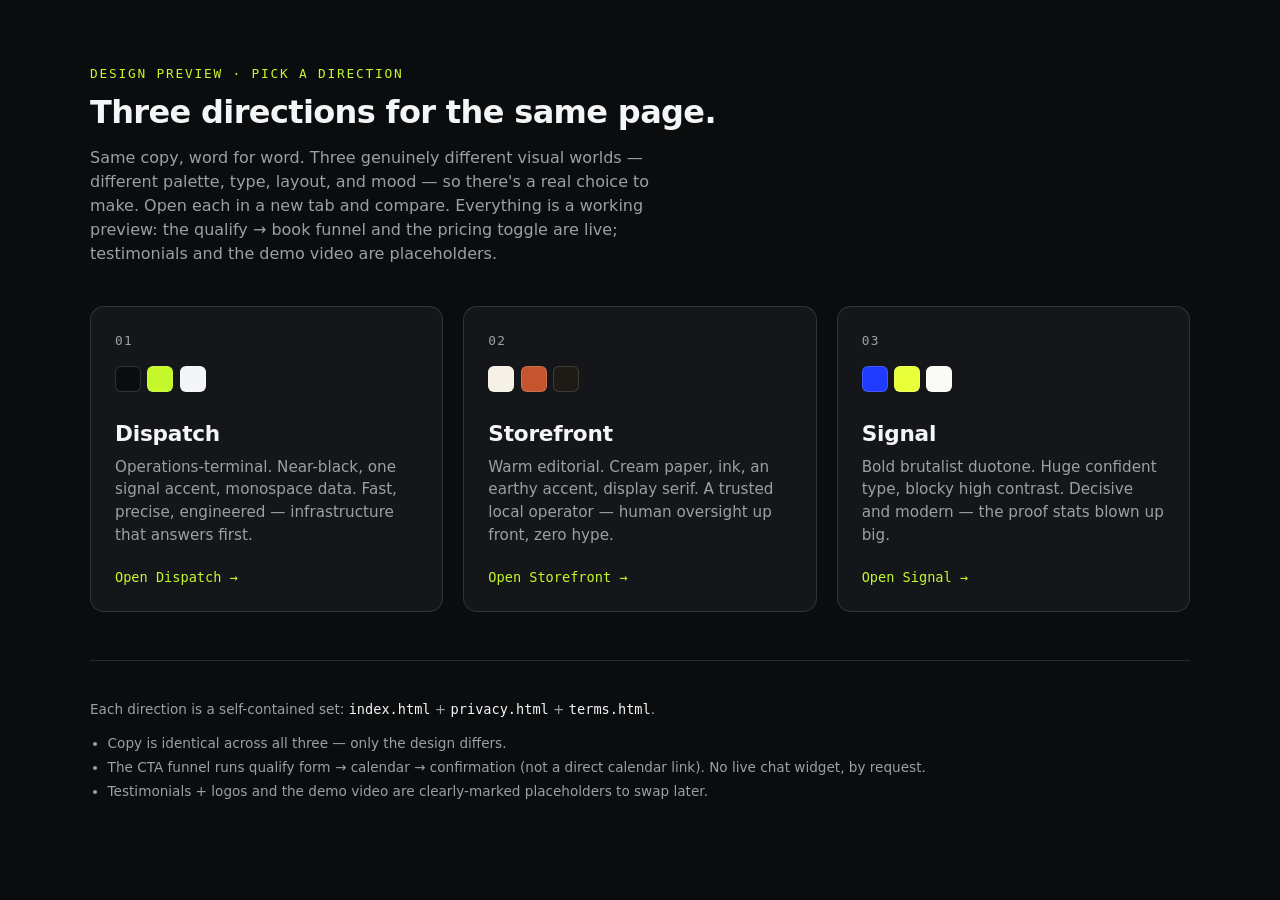
==== designs/index.html @ 376f3f17 "Add three distinct landing-page design directions (preview) Single-scroll landing page built from th" ====
<!DOCTYPE html>
<html lang="en">
<head>
<meta charset="utf-8">
<meta name="viewport" content="width=device-width, initial-scale=1">
<title>Design directions — choose one</title>
<meta name="description" content="Three distinct visual directions for the landing page. Open each and compare.">
<meta name="theme-color" content="#0b0c0e">
<style>
  :root{
    --bg:#0b0c0e; --panel:#141619; --line:rgba(255,255,255,.12);
    --text:#f4f5f6; --muted:#9aa0a6; --accent:#c5f82a;
    --font:ui-sans-serif,system-ui,-apple-system,"Segoe UI",Roboto,Helvetica,Arial,sans-serif;
    --mono:ui-monospace,SFMono-Regular,"JetBrains Mono",Menlo,Consolas,monospace;
  }
  *{box-sizing:border-box}
  html:focus-within{scroll-behavior:smooth}
  body{margin:0;background:var(--bg);color:var(--text);font-family:var(--font);
    line-height:1.5;-webkit-font-smoothing:antialiased;padding:clamp(1.25rem,5vw,4rem)}
  a{color:inherit}
  .skip{position:absolute;left:-9999px;top:0;background:var(--accent);color:#000;padding:.6rem 1rem;border-radius:6px}
  .skip:focus{left:1rem;top:1rem;z-index:10}
  header{max-width:1100px;margin:0 auto 2.5rem}
  .kicker{font-family:var(--mono);font-size:.8rem;letter-spacing:.14em;text-transform:uppercase;color:var(--accent);margin:0 0 .75rem}
  h1{font-size:clamp(1.9rem,1.2rem+3vw,3.2rem);line-height:1.08;margin:0 0 1rem;letter-spacing:-.02em}
  .lede{max-width:60ch;color:var(--muted);font-size:clamp(1rem,.95rem+.3vw,1.15rem);margin:0}
  main{max-width:1100px;margin:0 auto}
  .grid{display:grid;gap:1.25rem;grid-template-columns:1fr}
  @media(min-width:760px){.grid{grid-template-columns:repeat(3,1fr)}}
  .card{display:flex;flex-direction:column;background:var(--panel);border:1px solid var(--line);
    border-radius:14px;padding:1.5rem;text-decoration:none;transition:transform .2s ease,border-color .2s ease}
  .card:hover{transform:translateY(-4px);border-color:var(--accent)}
  .card:focus-visible{outline:3px solid var(--accent);outline-offset:3px}
  .num{font-family:var(--mono);font-size:.8rem;color:var(--muted);letter-spacing:.1em}
  .swatches{display:flex;gap:.4rem;margin:1rem 0}
  .sw{width:26px;height:26px;border-radius:6px;border:1px solid rgba(255,255,255,.15)}
  .card h2{font-size:1.35rem;margin:.6rem 0 .35rem;letter-spacing:-.01em}
  .card p{color:var(--muted);font-size:.95rem;margin:0 0 1.25rem}
  .open{margin-top:auto;font-family:var(--mono);font-size:.85rem;color:var(--accent)}
  .open::after{content:" \2192"}
  .a .sw:nth-child(1){background:#0b0c0e}.a .sw:nth-child(2){background:#c5f82a}.a .sw:nth-child(3){background:#f4f5f6}
  .b .sw:nth-child(1){background:#f6f1e7}.b .sw:nth-child(2){background:#c4552f}.b .sw:nth-child(3){background:#1e1b16}
  .c .sw:nth-child(1){background:#1f3bff}.c .sw:nth-child(2){background:#e8ff3a}.c .sw:nth-child(3){background:#fafaf7}
  footer{max-width:1100px;margin:3rem auto 0;color:var(--muted);font-size:.85rem;border-top:1px solid var(--line);padding-top:1.5rem}
  footer code{font-family:var(--mono);color:var(--text)}
  ul.notes{margin:.5rem 0 0;padding-left:1.1rem}ul.notes li{margin:.25rem 0}
  @media (prefers-reduced-motion: reduce){*{transition:none!important;scroll-behavior:auto!important}}
</style>
</head>
<body>
<a class="skip" href="#choose">Skip to the designs</a>
<header>
  <p class="kicker">Design preview · pick a direction</p>
  <h1>Three directions for the same page.</h1>
  <p class="lede">Same copy, word for word. Three genuinely different visual worlds — different palette, type, layout, and mood — so there's a real choice to make. Open each in a new tab and compare. Everything is a working preview: the qualify → book funnel and the pricing toggle are live; testimonials and the demo video are placeholders.</p>
</header>
<main id="choose">
  <div class="grid">
    <a class="card a" href="01-dispatch/index.html">
      <span class="num">01</span>
      <div class="swatches" aria-hidden="true"><span class="sw"></span><span class="sw"></span><span class="sw"></span></div>
      <h2>Dispatch</h2>
      <p>Operations-terminal. Near-black, one signal accent, monospace data. Fast, precise, engineered — infrastructure that answers first.</p>
      <span class="open">Open Dispatch</span>
    </a>
    <a class="card b" href="02-storefront/index.html">
      <span class="num">02</span>
      <div class="swatches" aria-hidden="true"><span class="sw"></span><span class="sw"></span><span class="sw"></span></div>
      <h2>Storefront</h2>
      <p>Warm editorial. Cream paper, ink, an earthy accent, display serif. A trusted local operator — human oversight up front, zero hype.</p>
      <span class="open">Open Storefront</span>
    </a>
    <a class="card c" href="03-signal/index.html">
      <span class="num">03</span>
      <div class="swatches" aria-hidden="true"><span class="sw"></span><span class="sw"></span><span class="sw"></span></div>
      <h2>Signal</h2>
      <p>Bold brutalist duotone. Huge confident type, blocky high contrast. Decisive and modern — the proof stats blown up big.</p>
      <span class="open">Open Signal</span>
    </a>
  </div>
</main>
<footer>
  <p>Each direction is a self-contained set: <code>index.html</code> + <code>privacy.html</code> + <code>terms.html</code>.</p>
  <ul class="notes">
    <li>Copy is identical across all three — only the design differs.</li>
    <li>The CTA funnel runs qualify form → calendar → confirmation (not a direct calendar link). No live chat widget, by request.</li>
    <li>Testimonials + logos and the demo video are clearly-marked placeholders to swap later.</li>
  </ul>
</footer>
</body>
</html>
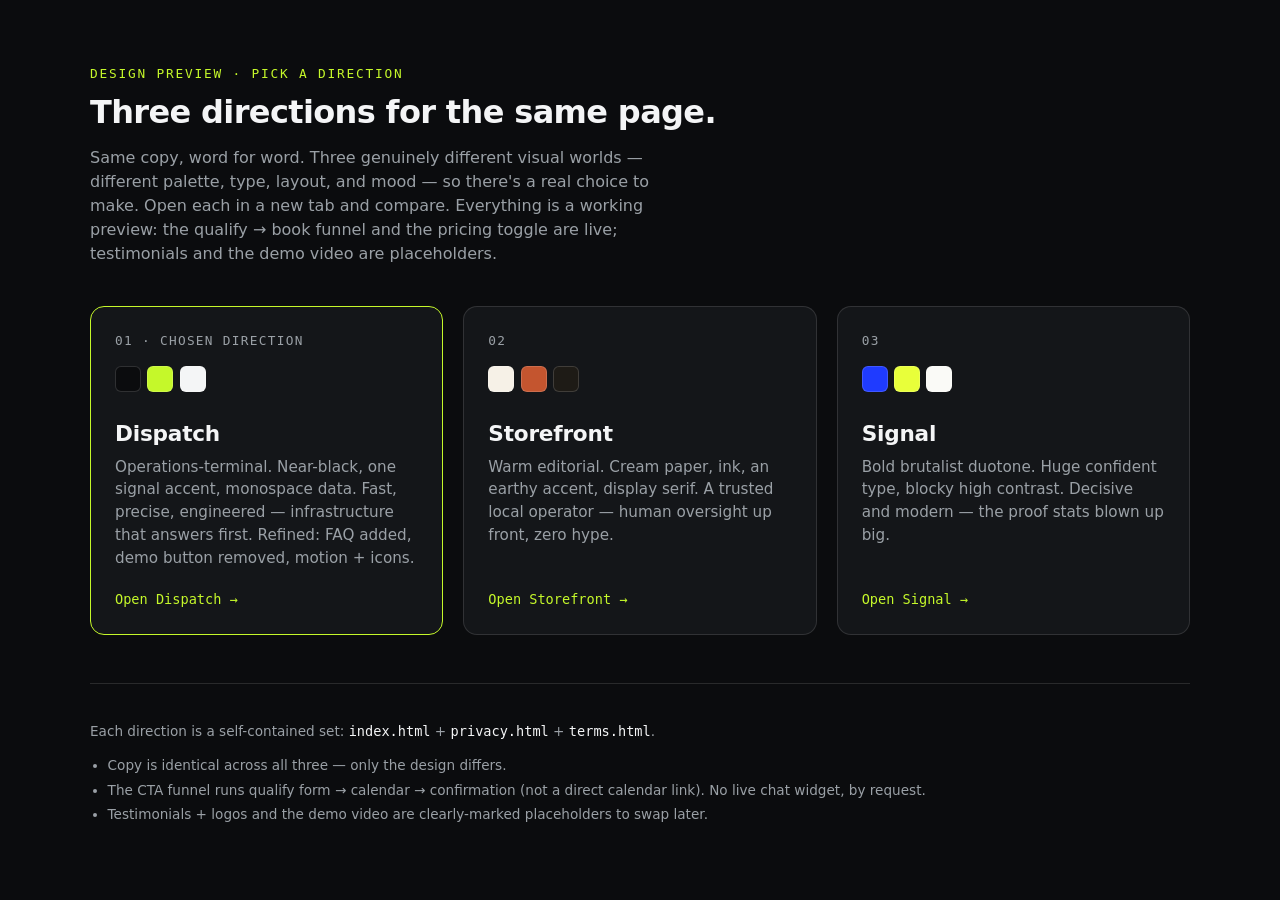
==== commit a5b88809: "Refine chosen Dispatch design: remove demo CTA, add FAQ, polish + a11y/perf fixes Owner chose design" ====
--- a/designs/index.html
+++ b/designs/index.html
@@ -56,11 +56,11 @@
 </header>
 <main id="choose">
   <div class="grid">
-    <a class="card a" href="01-dispatch/index.html">
-      <span class="num">01</span>
+    <a class="card a" href="01-dispatch/index.html" style="border-color:var(--accent)">
+      <span class="num">01 · CHOSEN DIRECTION</span>
       <div class="swatches" aria-hidden="true"><span class="sw"></span><span class="sw"></span><span class="sw"></span></div>
       <h2>Dispatch</h2>
-      <p>Operations-terminal. Near-black, one signal accent, monospace data. Fast, precise, engineered — infrastructure that answers first.</p>
+      <p>Operations-terminal. Near-black, one signal accent, monospace data. Fast, precise, engineered — infrastructure that answers first. Refined: FAQ added, demo button removed, motion + icons.</p>
       <span class="open">Open Dispatch</span>
     </a>
     <a class="card b" href="02-storefront/index.html">
